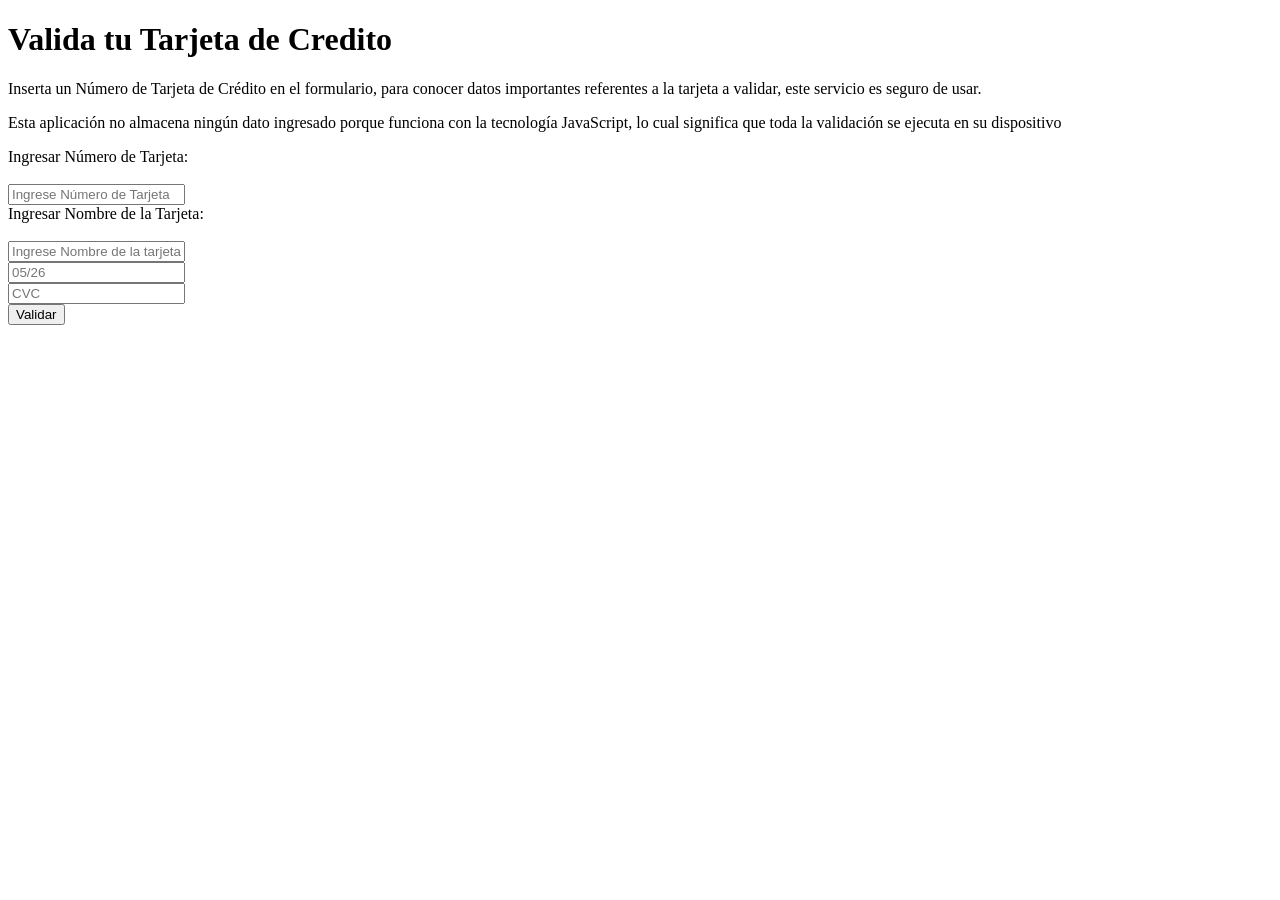
==== src/index.html @ c00cbb78 "primer commit" ====
<!DOCTYPE html>
<html>
  <head>
    <meta charset="utf-8">
    <title>Tarjeta de crédito válida</title>
    <link rel="stylesheet" href="style.css" />
  </head>
  <body>
    <header></header>
    <main>
      <h1>Valida tu Tarjeta de Credito</h1>
      <p>Inserta un Número de Tarjeta de Crédito en el formulario, para conocer datos importantes referentes a la tarjeta a validar, este servicio es seguro de usar.</p>
      <p>Esta aplicación no almacena ningún dato ingresado porque funciona con la tecnología JavaScript, lo cual significa que toda la validación se ejecuta en su dispositivo</p>
      <div = "Tarjeta1">
      <label for="numero de tarjeta">Ingresar Número de Tarjeta:</label><br><br>
      <input type="text" id="número de tarjeta" name="tarjeta" placeholder="Ingrese Número de Tarjeta"><br></div>
      <div= "Tarjeta2">
      <label for="nombre de tarjeta">Ingresar Nombre de la Tarjeta:</label><br><br>
      <input type="text" id="nombre de la tarjeta" name="nombre" placeholder="Ingrese Nombre de la tarjeta"><br></div>
      <input type="text" id="fecha" name="fecha" placeholder="05/26"><br>
      <input type="text" id="cvc" name="cvc" placeholder="CVC"><br>
      <button id="validar">Validar</button>
    </main>
    <footer></footer>
    <script src="index.js" type="module"></script>
  </body>
</html>
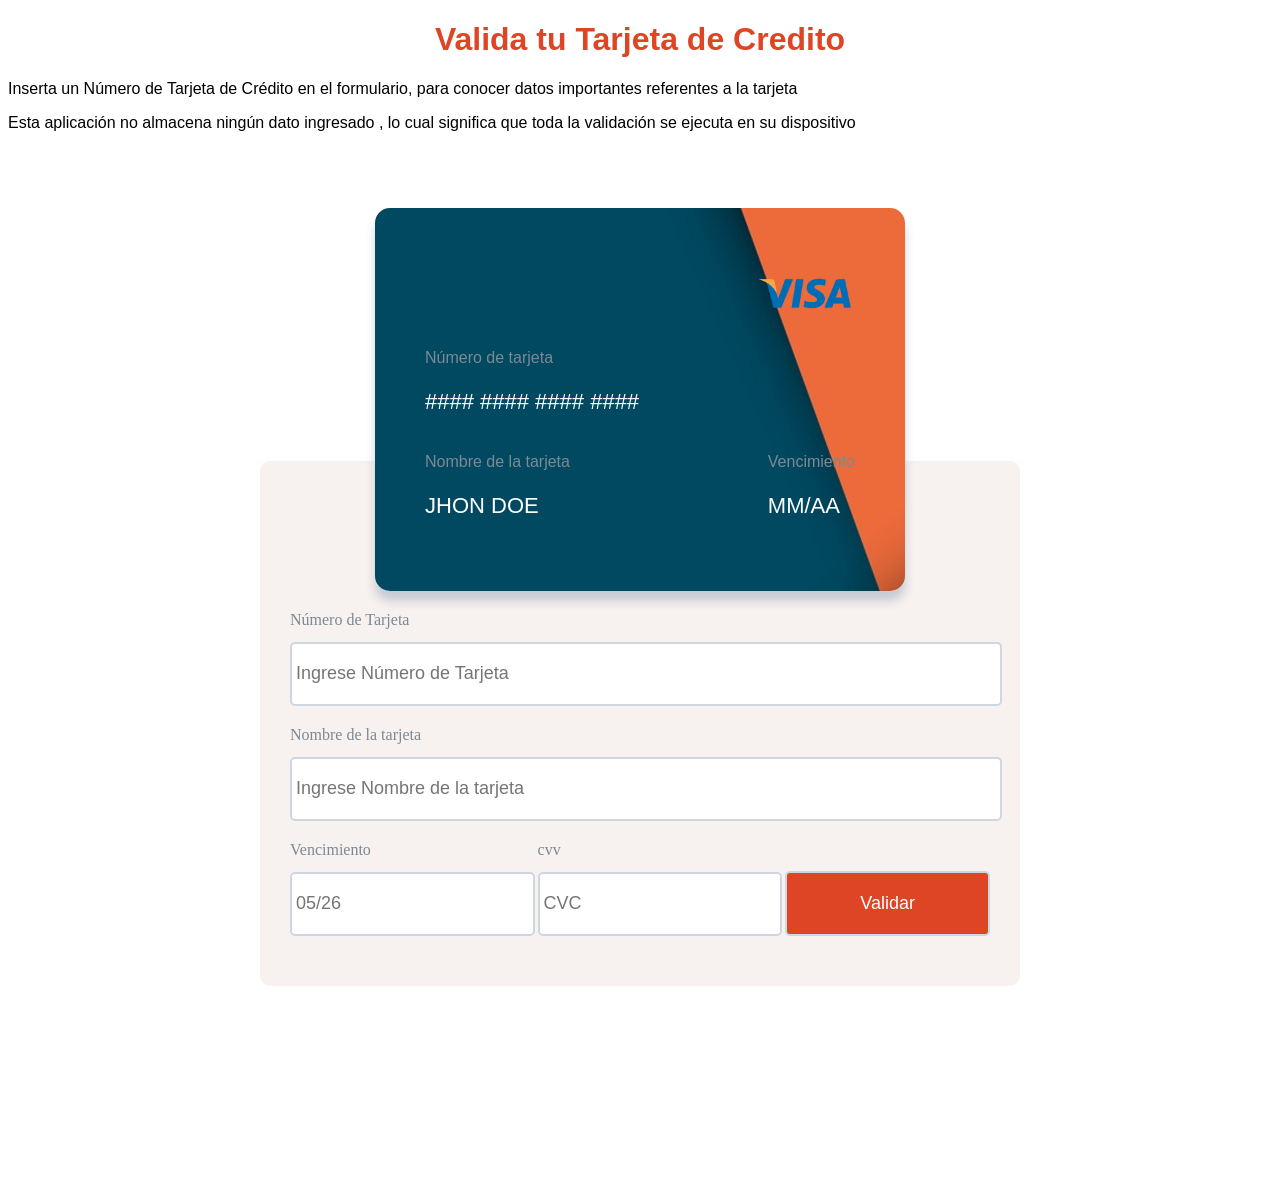
==== commit b9378a0d: "conmmit2" ====
--- a/src/index.html
+++ b/src/index.html
@@ -6,22 +6,68 @@
     <link rel="stylesheet" href="style.css" />
   </head>
   <body>
-    <header></header>
+   
     <main>
       <h1>Valida tu Tarjeta de Credito</h1>
-      <p>Inserta un Número de Tarjeta de Crédito en el formulario, para conocer datos importantes referentes a la tarjeta a validar, este servicio es seguro de usar.</p>
-      <p>Esta aplicación no almacena ningún dato ingresado porque funciona con la tecnología JavaScript, lo cual significa que toda la validación se ejecuta en su dispositivo</p>
-      <div = "Tarjeta1">
-      <label for="numero de tarjeta">Ingresar Número de Tarjeta:</label><br><br>
-      <input type="text" id="número de tarjeta" name="tarjeta" placeholder="Ingrese Número de Tarjeta"><br></div>
-      <div= "Tarjeta2">
-      <label for="nombre de tarjeta">Ingresar Nombre de la Tarjeta:</label><br><br>
-      <input type="text" id="nombre de la tarjeta" name="nombre" placeholder="Ingrese Nombre de la tarjeta"><br></div>
-      <input type="text" id="fecha" name="fecha" placeholder="05/26"><br>
-      <input type="text" id="cvc" name="cvc" placeholder="CVC"><br>
-      <button id="validar">Validar</button>
-    </main>
-    <footer></footer>
+      <p>Inserta un Número de Tarjeta de Crédito en el formulario, para conocer datos importantes referentes a la tarjeta </p>
+      <p>Esta aplicación no almacena ningún dato ingresado , lo cual significa que toda la validación se ejecuta en su dispositivo</p>
+      <div class="contenido1">
+        <section class=" tarjeta" id="tarjeta">
+         <div class="delantera">
+        <div class="logo">
+          <img src="img/visa.png" alt="">
+        </div>
+           <div class= "datosuno">
+       <div class="datos" id="numerodetarjeta">
+       <p class="label">Número de tarjeta</p>
+       <p class="numero"> #### #### #### ####</p>
+       </div>
+  <div class="flexbox">
+    <div class="datos" id="nombredetarjeta">
+   <p class="label">Nombre de la tarjeta</p>
+  <p class="nombre"> Jhon Doe</p>
+</div>
+<div class=" datos" id="vencimiento">
+  <p class= "label"> Vencimiento</p>
+  <p class="expiracion"><span class="mes">MM</span>/<span class="year">AA</span></p></div>
+</div>
+</div>
+</div>
+
+<div class="trasera">
+<div class="datosuno">
+<div class="datos" id="cvv">
+  <p class="label">ccv</p>
+  <p class="ccv"></p>
+</div>
+<p class="leyenda">Esta tarjeta ha sido emitida y debera ser devuelta cuando este lo solicte.Esta tarjeta es intrasferible y su uso se rige por las estipulaciones del contrato firmado entre el titular y el banco.</p>
+<a href="#" class="link-banco">www.tubanco.com</a>
+</div>
+</div>
+</section>
+
+<form action="" id="formulario" class="formulario">
+<div class = "Tajeta1">
+  <label for="numerodetarjeta">Número de Tarjeta</label>
+  <input type="text" id="númerodetarjeta" name="tarjeta" placeholder="Ingrese Número de Tarjeta" size="20" maxlength="16" autocomplete="off"><br></div>
+  <div class="Tarjeta3">
+  <label for="nombredelatarjeta">Nombre de la tarjeta</label>
+  <input type="text" id="nombredelatarjeta" name="nombre" placeholder="Ingrese Nombre de la tarjeta" size="20"><br>
+  </div>
+  <div class="flexbox1">
+<div class = "Expira">
+  <label for="selectMes">Vencimiento</label>
+  <input type="string" id="fecha" name="fecha" placeholder="05/26" size="8"><br></div>
+<div class ="CVV">
+  <label for="inputCVV">cvv</label>
+  <input type="string" id="cvc" name="cvc" placeholder="CVC" size="9" maxlength="3"><br></div>
+  <button id="validar">Validar</button>
+ </div>
+  
+</form>
+</div>
+</main>
+    
     <script src="index.js" type="module"></script>
   </body>
 </html>
--- a/src/style.css
+++ b/src/style.css
@@ -0,0 +1,202 @@
+.contenido1{
+width: 90%;
+max-width: 1000px;
+padding: 50px 30px;
+margin: auto;
+display: flex;
+flex-direction: column;
+align-items: center;
+} 
+.tarjeta{
+width:100%;
+max-width: 550px;
+position: relative;
+background-size: contain;
+transition:.3s ease all;
+transform: rotateY(0deg);
+transform-style: preserve-3d;
+backface-visibility: hidden;
+cursor: pointer;
+z-index:2;
+}
+.tarjeta.active {
+    transform: rotatey(180deg);
+}
+
+.delantera{
+padding: 50px;
+background:url(img/fondo.jpg);
+margin: 10px;
+    border-radius: 15px;
+    min-height: 220px;
+    display: flex;
+    flex-direction: column;
+    justify-content: space-between;
+    box-shadow: 0 10px 10px 0 rgba(90, 116, 148, 0.3)
+    ;
+
+ }
+ .logo{
+	text-align: right;
+	min-height: 50px;
+}
+.logo img {
+	width: 100%;
+	height: 100%;
+	object-fit: cover;
+	max-width: 100px;
+}
+
+ .expiracion{
+    color: #fff;
+    font-size:22px ;
+    text-transform: uppercase;
+    }
+    .numero{
+        color: #fff;
+        font-size:22px ;
+        text-transform: uppercase;
+        }
+    .nombre{
+        color: #fff;
+        font-size:22px ;
+        text-transform: uppercase;
+        }
+    
+    
+    
+    /*.delantera.logo{
+    text-align:right;
+    min-height: 50px;
+    
+    }
+    .delantera.logo img {
+        width: 20% ;
+        height: 20%;
+        max-width: 80 px;
+    }*/
+    .label{
+    font-size: 16px;
+    color: #7d8994;
+    margin-bottom: 5px;
+    }
+    
+    .flexbox{
+    display: flex;
+    justify-content: space-between;
+    }
+ .trasera{
+padding: 50px;
+background:url(img/fondo.jpg);
+position: absolute;
+top:0;
+transform: rotateY(180deg);
+backface-visibility: hidden;
+margin: 10px;
+border-radius: 15px;
+min-height: 220px;
+max-width: 450px;
+margin: 10px;
+display: flex;
+flex-direction: column;
+justify-content: space-between;
+box-shadow: 0 10px 10px 0 rgba(90, 116, 148, 0.3);
+}
+     .cvv{
+    line-height: 24px;
+    justify-content: end;
+     }
+    #cvv{
+    width: 30px;
+    background: #fff;
+    height: 20px;
+    color:black;
+    padding: 15px;
+    text-align: center;
+ }
+.leyenda{
+    
+    line-height: 24px;
+}
+.link-banco{
+    font-size: 14px;
+    color:#fff;
+    }
+
+p {
+    font-family: sans-serif;
+
+}
+h1 {
+    text-align:center;
+    color:#DE4525;
+    font-family: sans-serif;
+  }
+
+
+input {
+    margin-top: 0.5rem;
+}
+input:placeholder {
+opacity: .5;
+}
+.formulario{
+background:#F7F1EF;
+width: 100%;
+max-width: 700px;
+padding:150px 30px 30px 30px;
+border-radius: 10px;
+position: relative;
+top:-140px;
+}
+label{
+    display: block;
+    color:#7d8994;
+    margin-bottom: 5px;
+    font-size: 16px;}
+input{
+border:2px solid #CED6E0;
+font-size: 18px;
+height: 50px;
+width: 100%;
+padding: 5px 4px;
+transition: .3s ease all;
+border-radius: 5px;
+margin-bottom: 20px;
+}
+button{
+        border:2px solid #CED6E0;
+        background-color:#DE4525;
+        color:#fff;
+        font-size: 18px;
+        justify-content: center;
+        height: 65px;
+        width: 80%;
+        padding: 8px 12px;
+        transition: .3s ease all;
+        border-radius: 5px;
+        display:block;
+        margin-top: 30px ;
+}
+
+input:hover{
+border: 2px solid #93BDED;
+}
+input:focus {
+outline: rgba(4, 4, 4,);
+box-shadow: 1px 7px 10px -5px rgba(90, 116, 148, 0.3);
+}
+.flexbox1{
+display: flex;
+justify-content: space-between;
+}
+.Expira{
+width: 100%;
+}
+.CVV{
+width:100%;
+margin-left: 15px;
+}
+button{
+margin-left: 15px;
+}
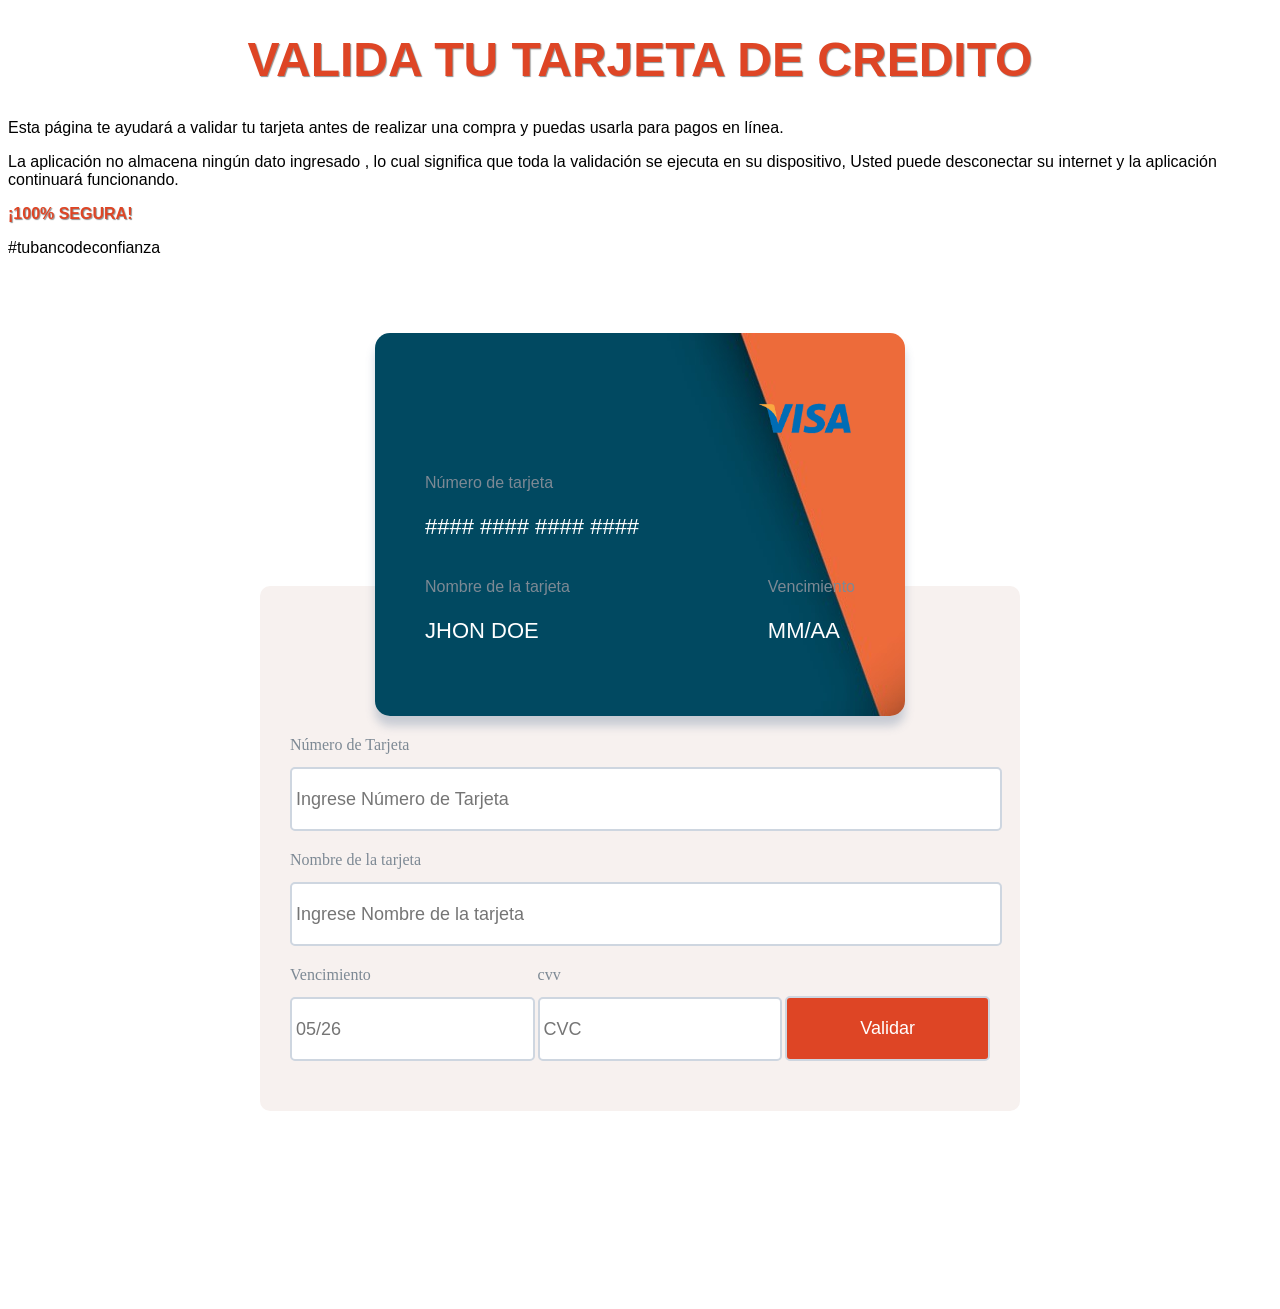
==== commit 43435562: "imagen readme" ====
--- a/src/index.html
+++ b/src/index.html
@@ -9,8 +9,12 @@
    
     <main>
       <h1>Valida tu Tarjeta de Credito</h1>
-      <p>Inserta un Número de Tarjeta de Crédito en el formulario, para conocer datos importantes referentes a la tarjeta </p>
-      <p>Esta aplicación no almacena ningún dato ingresado , lo cual significa que toda la validación se ejecuta en su dispositivo</p>
+      <p>Esta página te ayudará a validar tu tarjeta antes de realizar una compra y puedas usarla para pagos en línea.</p>
+      <p>La aplicación no almacena ningún dato ingresado , lo cual significa que toda la validación se ejecuta en su dispositivo, Usted puede desconectar su internet y la aplicación continuará funcionando.</p>
+      <p class="segura"> ¡100% segura!</p>
+      <p class="banco">#tubancodeconfianza</p>
+
+
       <div class="contenido1">
         <section class=" tarjeta" id="tarjeta">
          <div class="delantera">
--- a/src/style.css
+++ b/src/style.css
@@ -129,8 +129,12 @@
 }
 h1 {
     text-align:center;
+    font-size: 3em;
+    text-transform: uppercase;
+    font-family: verdana, sans-serif;
+    font-weight: bold;
     color:#DE4525;
-    font-family: sans-serif;
+    text-shadow: 1px 1px 1px #919191;
   }
 
 
@@ -200,3 +204,17 @@
 button{
 margin-left: 15px;
 }
+p{
+text-align:left;
+}
+.banco{
+text-align:left;
+}
+.segura{
+font-size: 1em;
+text-transform: uppercase;
+font-family: verdana, sans-serif;
+font-weight: bold;
+color:#DE4525;
+text-shadow: 1px 1px 1px #919191;
+}
